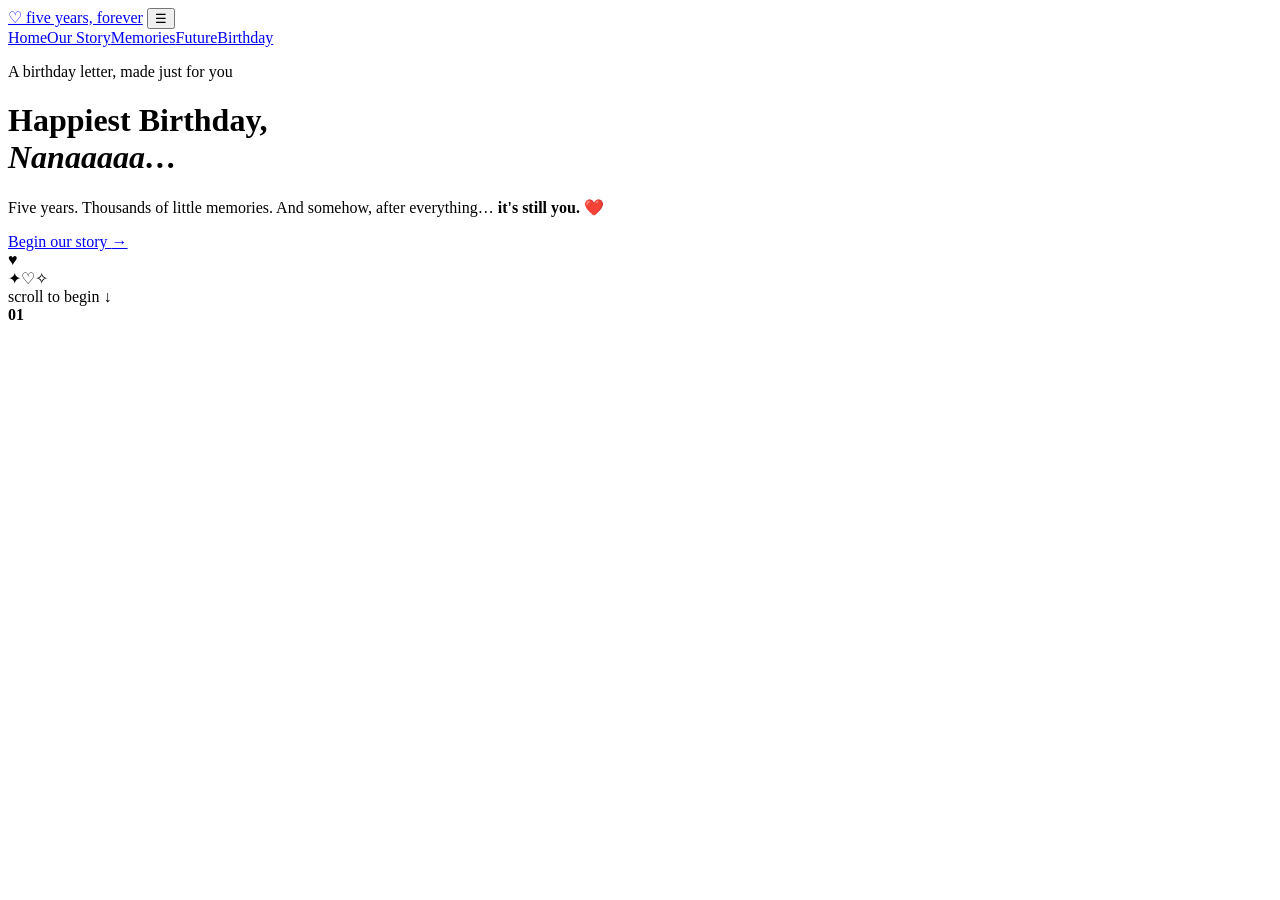
==== index.html @ a0009412 "Add files via upload" ====
<!DOCTYPE html>
<html lang="en">
<head>
<meta charset="UTF-8">
<meta name="viewport" content="width=device-width, initial-scale=1.0">
<meta name="description" content="A five-year birthday love story, made with love.">
<title>Happiest Birthday, Nanaaaaa ❤️</title>
<link rel="preconnect" href="https://fonts.googleapis.com">
<link rel="preconnect" href="https://fonts.gstatic.com" crossorigin>
<link href="https://fonts.googleapis.com/css2?family=Cormorant+Garamond:wght@500;600;700&family=DM+Sans:wght@400;500;600;700&display=swap" rel="stylesheet">
<link rel="stylesheet" href="css/style.css">
</head>
<body class="page-home">
<div class="grain"></div>
<div class="ambient ambient-one"></div><div class="ambient ambient-two"></div>
<header class="site-nav">
  <a class="brand" href="index.html"><span>♡</span> five years, forever</a>
  <button class="menu-toggle" aria-label="Open menu">☰</button>
  <nav>
    <a class="active" href="index.html">Home</a><a href="story.html">Our Story</a><a href="memories.html">Memories</a><a href="future.html">Future</a><a href="wishes.html">Birthday</a>
  </nav>
</header>
<main class="hero">
  <div class="hero-copy reveal">
    <p class="eyebrow">A birthday letter, made just for you</p>
    <h1>Happiest Birthday,<br><em>Nanaaaaa…</em></h1>
    <p class="hero-lead">Five years. Thousands of little memories. And somehow, after everything… <strong>it's still you.</strong> ❤️</p>
    <a class="button" href="story.html">Begin our story <span>→</span></a>
  </div>
  <div class="heart-orbit" aria-hidden="true">
    <div class="orbit orbit-a"></div><div class="orbit orbit-b"></div>
    <div class="orbit-heart">♥</div>
    <span class="orbit-dot dot-a">✦</span><span class="orbit-dot dot-b">♡</span><span class="orbit-dot dot-c">✧</span>
  </div>
  <div class="scroll-hint">scroll to begin <span>↓</span></div>
  <div class="progress"><b>01</b><i></i><i></i><i></i><i></i></div>
</main>
<script src="js/script.js"></script>
</body>
</html>
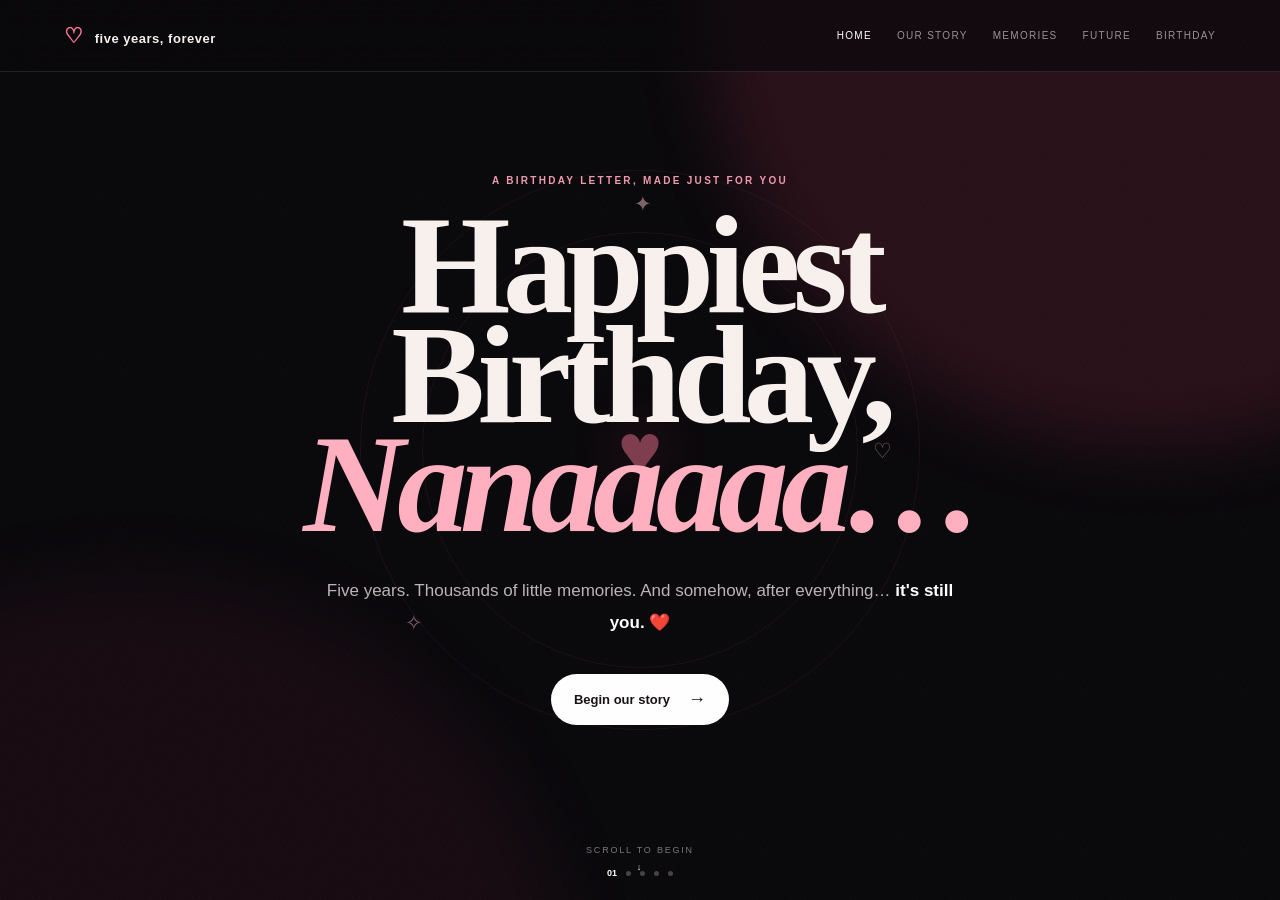
==== commit 155dc69c: "Update index.html" ====
--- a/index.html
+++ b/index.html
@@ -8,7 +8,7 @@
 <link rel="preconnect" href="https://fonts.googleapis.com">
 <link rel="preconnect" href="https://fonts.gstatic.com" crossorigin>
 <link href="https://fonts.googleapis.com/css2?family=Cormorant+Garamond:wght@500;600;700&family=DM+Sans:wght@400;500;600;700&display=swap" rel="stylesheet">
-<link rel="stylesheet" href="css/style.css">
+<link rel="stylesheet" href="style.css">
 </head>
 <body class="page-home">
 <div class="grain"></div>
@@ -35,6 +35,6 @@
   <div class="scroll-hint">scroll to begin <span>↓</span></div>
   <div class="progress"><b>01</b><i></i><i></i><i></i><i></i></div>
 </main>
-<script src="js/script.js"></script>
+<script src="script.js"></script>
 </body>
-</html>+</html>
--- a/style.css
+++ b/style.css
@@ -0,0 +1,26 @@
+*{box-sizing:border-box}
+:root{--bg:#08070a;--bg2:#120b10;--wine:#35131f;--rose:#ff7899;--soft:#ffb0c0;--text:#f8f1ee;--muted:#aaa0a3;--line:rgba(255,255,255,.10);--serif:"Cormorant Garamond",serif;--sans:"DM Sans",sans-serif}
+html{scroll-behavior:smooth}
+body{margin:0;min-height:100vh;background:var(--bg);color:var(--text);font-family:var(--sans);overflow-x:hidden}
+a{color:inherit}.grain{position:fixed;inset:0;z-index:100;pointer-events:none;opacity:.035;background-image:url("data:image/svg+xml,%3Csvg xmlns='http://www.w3.org/2000/svg' width='160' height='160'%3E%3Cfilter id='n'%3E%3CfeTurbulence type='fractalNoise' baseFrequency='.8' numOctaves='3' stitchTiles='stitch'/%3E%3C/filter%3E%3Crect width='100%25' height='100%25' filter='url(%23n)'/%3E%3C/svg%3E")}
+.ambient{position:fixed;width:70vmax;height:70vmax;border-radius:50%;pointer-events:none;filter:blur(35px);z-index:-1}.ambient-one{top:-35vmax;right:-25vmax;background:rgba(255,75,120,.13)}.ambient-two{bottom:-45vmax;left:-25vmax;background:rgba(122,36,71,.12)}
+.site-nav{position:fixed;z-index:50;top:0;left:0;right:0;height:72px;padding:0 5vw;display:flex;align-items:center;justify-content:space-between;background:rgba(8,7,10,.68);border-bottom:1px solid var(--line);backdrop-filter:blur(18px)}
+.brand{text-decoration:none;font-size:13px;font-weight:700;letter-spacing:.04em}.brand span{color:var(--rose);font-size:21px;margin-right:7px}.site-nav nav{display:flex;gap:25px}.site-nav nav a{text-decoration:none;color:#999095;font-size:10px;text-transform:uppercase;letter-spacing:.13em;transition:.25s}.site-nav nav a:hover,.site-nav nav a.active{color:#fff}.menu-toggle{display:none;background:none;border:0;color:#fff;font-size:22px}
+.hero{height:100vh;min-height:680px;position:relative;display:grid;place-items:center;text-align:center;overflow:hidden;padding:100px 20px}
+.hero-copy{position:relative;z-index:3;max-width:850px}.eyebrow{margin:0 0 24px;color:#ee9aae;font-size:10px;font-weight:700;letter-spacing:.23em;text-transform:uppercase}
+.hero h1,.final h1{font:600 clamp(72px,11vw,150px)/.78 var(--serif);letter-spacing:-.055em;margin:0}.hero h1 em,.page-heading h1 em,.final h1 em{font-style:italic;color:var(--soft)}
+.hero-lead{max-width:640px;margin:36px auto;color:#bdb4b7;font-size:17px;line-height:1.85}.hero-lead strong{color:#fff}
+.button{display:inline-flex;align-items:center;gap:18px;padding:15px 23px;border-radius:999px;background:#fff;color:#171115;text-decoration:none;border:0;font:600 13px var(--sans);cursor:pointer;transition:transform .3s,box-shadow .3s}.button:hover{transform:translateY(-4px);box-shadow:0 18px 50px rgba(255,255,255,.14)}.button span{font-size:18px}
+.heart-orbit{position:absolute;z-index:1;width:min(560px,85vw);aspect-ratio:1;left:50%;top:50%;transform:translate(-50%,-50%);opacity:.48;pointer-events:none}.orbit{position:absolute;inset:0;border:1px solid rgba(255,126,153,.16);border-radius:50%;animation:spin 25s linear infinite}.orbit-b{inset:11%;animation-duration:17s;animation-direction:reverse}.orbit-heart{position:absolute;left:50%;top:50%;transform:translate(-50%,-50%);font-size:75px;color:var(--rose);text-shadow:0 0 60px rgba(255,80,125,.65);animation:pulse 2.3s ease-in-out infinite}.orbit-dot{position:absolute;color:#ffc4d0;font-size:21px}.dot-a{top:4%;left:49%}.dot-b{right:5%;top:48%}.dot-c{left:8%;bottom:17%}
+.scroll-hint{position:absolute;bottom:28px;color:#777;font-size:9px;letter-spacing:.2em;text-transform:uppercase}.scroll-hint span{display:block;margin-top:7px;color:#fff}.progress{position:fixed;z-index:40;bottom:22px;left:50%;transform:translateX(-50%);display:flex;align-items:center;gap:9px;font-size:9px;color:#777}.progress i{display:block;width:5px;height:5px;border-radius:50%;background:#474145}.progress b{color:#fff}
+.inner-page{min-height:100vh;padding:135px 8vw 100px;position:relative}.page-heading{max-width:1000px;margin:0 auto 75px}.page-heading h1{font:600 clamp(62px,9vw,125px)/.80 var(--serif);letter-spacing:-.05em;margin:20px 0 25px}.page-heading>p:last-child{max-width:670px;color:var(--muted);font-size:17px;line-height:1.8}.center-heading{text-align:center}.center-heading>p:last-child{margin:0 auto}
+.story-layout{max-width:1080px;margin:auto;display:grid;grid-template-columns:1.15fr .85fr;gap:8vw;align-items:start}.letter{color:#bdb4b7;font-size:16px;line-height:1.95}.letter p{margin:0 0 25px}.letter strong{color:#fff}.opening{font:600 34px var(--serif);color:#fff}
+.feature-card{padding:45px;background:linear-gradient(145deg,rgba(255,255,255,.075),rgba(255,255,255,.015));border:1px solid var(--line);box-shadow:0 35px 100px rgba(0,0,0,.28)}.feature-icon{font-size:78px;color:var(--rose);line-height:1}.feature-card h2{font:600 58px/.82 var(--serif);margin:20px 0 35px}.memory-lines{display:grid;grid-template-columns:1fr 1fr;border-top:1px solid #392a30}.memory-lines span{padding:13px 4px;border-bottom:1px solid #392a30;color:#bcb1b4;font-size:11px}.card-ending{margin:30px 0 10px;color:#aaa}.feature-card strong{font:600 19px var(--serif);line-height:1.4}.story-footer{text-align:center;max-width:850px;margin:110px auto 0}.story-footer blockquote{font:500 clamp(36px,5vw,65px)/.95 var(--serif);margin:25px 0 45px}.story-footer blockquote em{color:var(--soft);font-style:italic}
+.cream-page{background:#f5ece8;color:#241b1f}.cream-page .site-nav{background:rgba(245,236,232,.82);border-color:rgba(50,30,36,.1)}.cream-page .brand{color:#35272b}.cream-page .brand span{color:#a84663}.cream-page .site-nav nav a{color:#796b6f}.cream-page .site-nav nav a:hover,.cream-page .site-nav nav a.active{color:#8f3653}.cream-page .eyebrow{color:#a84d68}.cream-page .page-heading>p:last-child{color:#6c5e62}
+.memory-grid{max-width:1050px;margin:auto;display:grid;grid-template-columns:1fr 1fr;gap:15px}.memory-card{min-height:260px;padding:35px;border:1px solid #dbc8cc;background:rgba(255,255,255,.34);transition:transform .35s,box-shadow .35s,border-color .35s}.memory-card:hover{transform:translateY(-8px);box-shadow:0 25px 60px rgba(69,39,47,.12);border-color:#b87a8a}.memory-card .icon{font-size:30px;color:#a84865}.memory-card h2{font:600 38px var(--serif);margin:18px 0 10px}.memory-card p{color:#6c5e62;line-height:1.8}.identity{max-width:1050px;text-align:center;margin:105px auto 0}.identity h2{font:600 clamp(52px,7vw,90px)/.84 var(--serif);margin:20px 0 45px}.identity h2 em{color:#a6425d;font-style:italic}.identity-grid{display:grid;grid-template-columns:repeat(3,1fr);gap:10px}.identity-grid div{min-height:140px;display:flex;align-items:center;justify-content:center;flex-direction:column;gap:12px;border:1px solid #dac5c9;background:rgba(255,255,255,.3);font-size:22px;color:#9e4560;transition:.3s}.identity-grid div:hover{transform:translateY(-7px);background:#fff}.identity-grid b{font:600 24px var(--serif);color:#2c2226}.identity-note{max-width:650px;margin:40px auto;color:#6c5e62;line-height:1.8}.identity-note strong{color:#9d3f5b}.center-quote{text-align:center;max-width:850px;margin:85px auto 0;padding:35px 20px;border-top:1px solid #d7c1c6;border-bottom:1px solid #d7c1c6;font:500 32px/1.2 var(--serif);color:#3d2e33}.center-quote em{color:#a6405d}.dark-button{background:#21171c;color:#fff}
+.future-page{background:linear-gradient(135deg,#08070a,#190c15 52%,#08070a)}.stars{position:fixed;inset:0;z-index:-1;opacity:.14;background-image:radial-gradient(#fff 1px,transparent 1px),radial-gradient(#ff91aa 1px,transparent 1px);background-size:90px 90px,150px 150px;animation:starMove 24s linear infinite}.future-inner{max-width:1150px;margin:auto}.timeline{max-width:900px;margin:0 auto;position:relative}.timeline-line{position:absolute;left:10px;top:0;bottom:0;width:1px;background:linear-gradient(#ff7899,rgba(255,120,153,.05))}.timeline-item{padding:0 0 70px 55px;position:relative}.timeline-item:before{content:"";position:absolute;left:5px;top:4px;width:11px;height:11px;border-radius:50%;background:var(--rose);box-shadow:0 0 22px rgba(255,120,153,.65)}.timeline-item span{font-size:10px;letter-spacing:.2em;color:#e38ba0}.timeline-item h2{font:600 52px/.9 var(--serif);margin:12px 0}.timeline-item p{max-width:720px;color:#aaa0a3;line-height:1.85}.future-quote{text-align:center;font:600 clamp(45px,7vw,82px)/.88 var(--serif);margin:30px auto 70px}.future-quote span{font-size:.55em}.future-note{text-align:center;max-width:700px;margin:auto;color:#aaa0a3;line-height:1.8}.future-note strong{color:#fff}.next{text-align:center;margin:70px auto 0}
+.birthday-page{background:radial-gradient(circle at 50% 20%,#3a111f,#0b080b 55%)}.birthday-glow{position:fixed;width:60vmax;height:60vmax;left:50%;top:25%;transform:translate(-50%,-50%);background:radial-gradient(circle,rgba(255,80,125,.17),transparent 64%);filter:blur(25px);pointer-events:none}.final{text-align:center;max-width:1100px;margin:auto}.small-line{color:#999093;font-size:12px}.final h1{margin:20px 0 15px}.name{font:600 32px var(--serif);color:var(--soft)}.final-intro{max-width:680px;margin:28px auto;color:#bdb3b6;line-height:1.8}.wish-grid{max-width:850px;margin:50px auto;display:grid;grid-template-columns:repeat(3,1fr);gap:10px}.wish-grid div{min-height:135px;padding:22px 10px;display:flex;flex-direction:column;justify-content:center;align-items:center;gap:10px;border:1px solid var(--line);background:rgba(255,255,255,.035);font-size:25px;transition:.3s}.wish-grid div:hover{transform:translateY(-6px);border-color:rgba(255,120,153,.4)}.wish-grid strong{font:600 21px var(--serif)}.final-letter{max-width:750px;margin:auto;color:#bdb3b6;line-height:1.85}.final-letter strong{color:#fff}.love-line{font:600 34px var(--serif);margin:55px 0 25px}.love-line em{color:var(--soft);font-style:italic}.big-love{font:600 30px var(--serif);color:#fff}.celebrate{margin:20px 0}.last-message{color:#aaa0a3;line-height:1.9;margin:40px auto 0}.last-message strong{color:#fff}.signature{color:#6e6769;line-height:1.8;margin-top:30px}.signature strong{font:600 30px var(--serif);color:#fff}
+.heart-particle,.burst{position:fixed;z-index:90;pointer-events:none}.heart-particle{bottom:-30px;animation:floatHeart 6s linear forwards}.burst{font-size:20px;animation:burst 1.3s ease-out forwards}
+.reveal{opacity:0;transform:translateY(28px);transition:opacity .85s ease,transform .85s ease}.reveal.show{opacity:1;transform:none}
+@keyframes spin{to{transform:rotate(360deg)}}@keyframes pulse{50%{transform:translate(-50%,-50%) scale(1.12)}}@keyframes starMove{to{background-position:90px 90px,-150px 150px}}@keyframes floatHeart{0%{transform:translateY(0) rotate(0);opacity:0}12%{opacity:.9}100%{transform:translateY(-115vh) translateX(var(--drift)) rotate(25deg);opacity:0}}@keyframes burst{0%{transform:translate(0,0) scale(.5);opacity:1}100%{transform:translate(var(--x),var(--y)) scale(1.4);opacity:0}}
+@media(max-width:800px){.site-nav{padding:0 18px}.site-nav nav{display:none;position:absolute;top:72px;left:0;right:0;padding:18px;background:rgba(8,7,10,.96);flex-direction:column;gap:18px}.site-nav.open nav{display:flex}.menu-toggle{display:block}.hero{min-height:650px}.hero h1,.final h1{font-size:70px}.hero-orbit{width:360px}.inner-page{padding:115px 22px 90px}.page-heading h1{font-size:70px}.story-layout{grid-template-columns:1fr;gap:45px}.memory-grid,.wish-grid{grid-template-columns:1fr}.identity-grid{grid-template-columns:1fr 1fr}.timeline-item h2{font-size:45px}.future-quote{font-size:55px}.progress{bottom:15px}.cream-page .site-nav.open nav{background:rgba(245,236,232,.98)}}@media(max-width:480px){.brand span{font-size:18px}.hero h1,.final h1,.page-heading h1{font-size:58px}.hero-lead{font-size:15px}.hero-orbit{width:300px;opacity:.38}.feature-card{padding:30px}.feature-card h2{font-size:48px}.memory-lines{grid-template-columns:1fr}.identity-grid{grid-template-columns:1fr}.center-quote{font-size:27px}.future-quote{font-size:47px}.timeline-item{padding-left:42px}.wish-grid{grid-template-columns:1fr 1fr}.wish-grid div{min-height:120px}.wish-grid strong{font-size:18px}.love-line{font-size:29px}.big-love{font-size:26px}}
